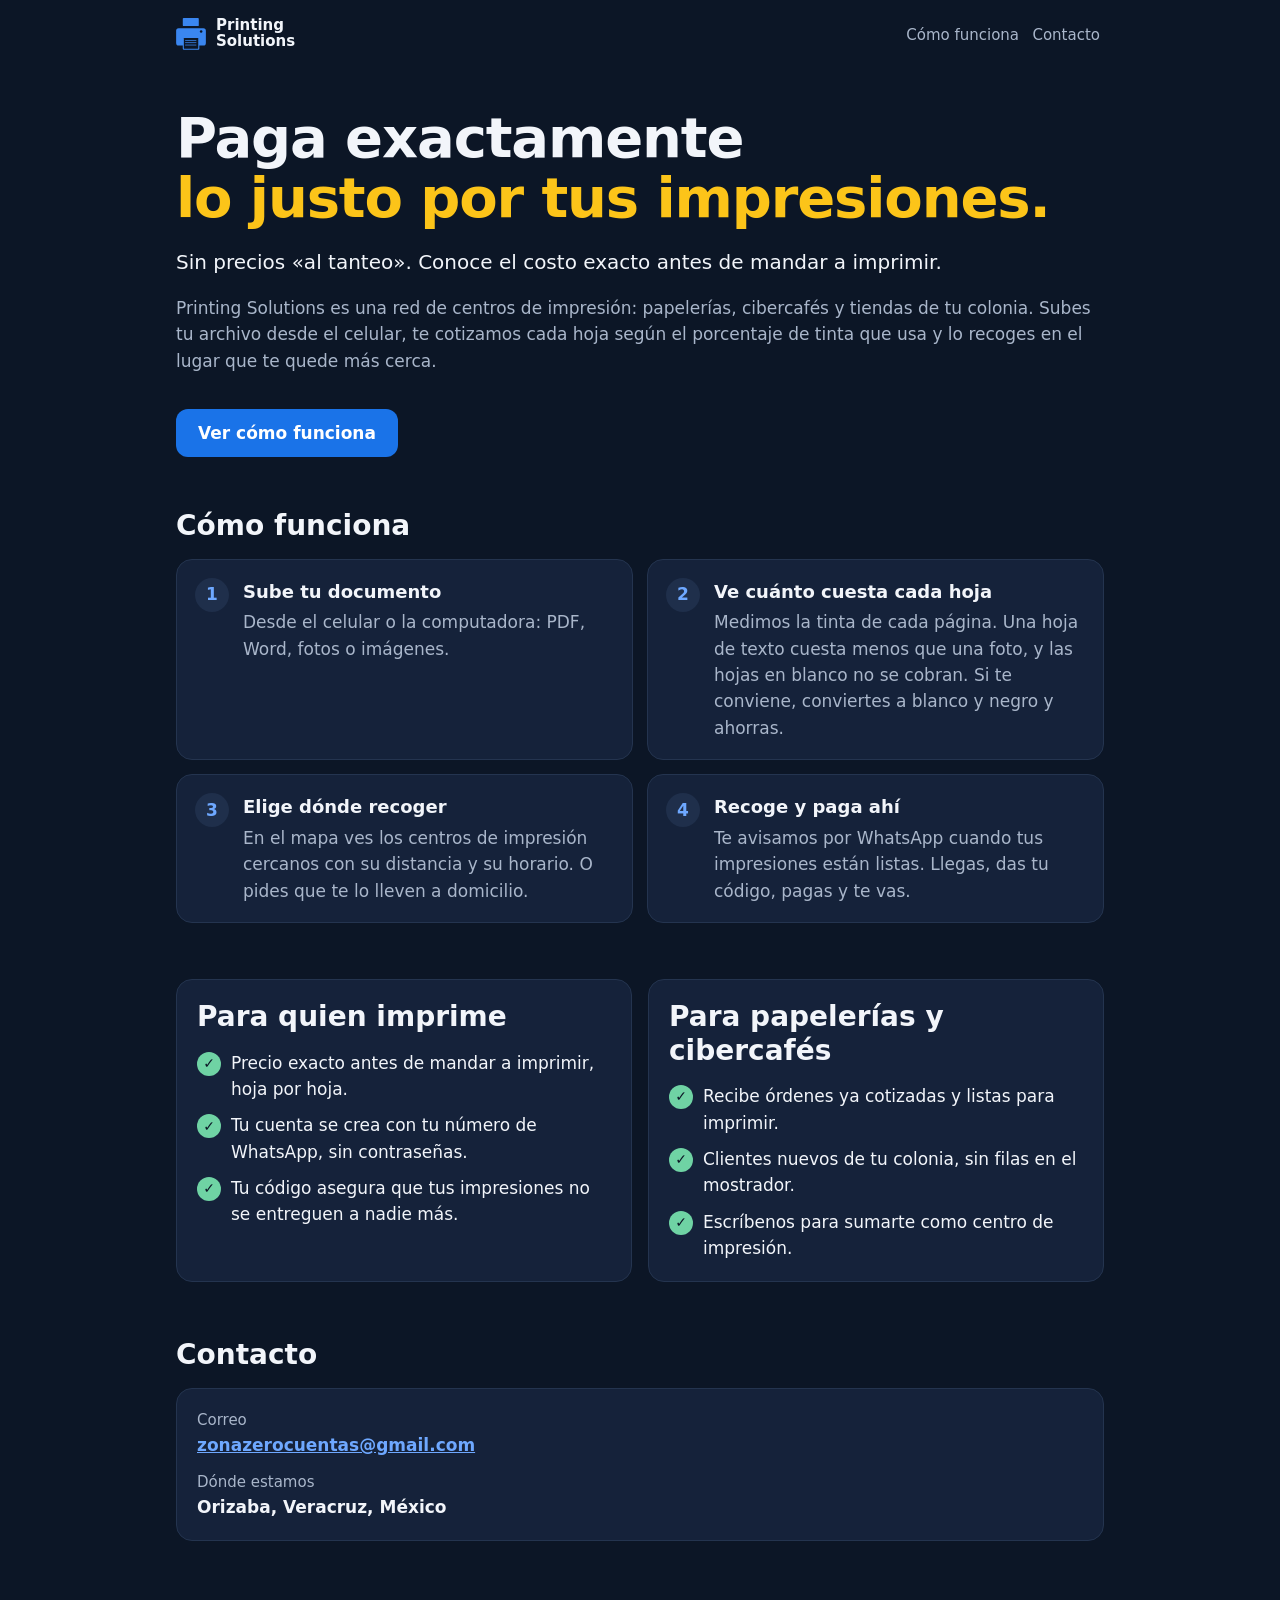
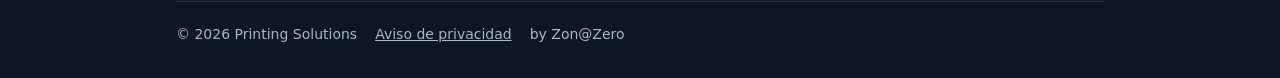
==== index.html @ 26b83e49 "feat: public site with home page and privacy notice Co-Authored-By: Claude Opus 5.5 <noreply@anthrop" ====
<!doctype html>
<html lang="es-MX">
<head>
  <meta charset="utf-8">
  <meta name="viewport" content="width=device-width, initial-scale=1">
  <title>Printing Solutions · Impresiones al precio justo</title>
  <meta name="description" content="Sube tu documento desde el celular, cotiza cada hoja según la tinta que usa y recógelo en un centro de impresión de tu colonia. Orizaba, Veracruz.">
  <meta name="theme-color" content="#0c1626">
  <link rel="icon" href="logo.svg" type="image/svg+xml">
  <link rel="stylesheet" href="estilos.css">
</head>
<body>
  <div class="envoltura">
    <header class="sitio">
      <a class="marca" href="./">
        <img src="logo.svg" alt="">
        <span>Printing<br>Solutions</span>
      </a>
      <nav aria-label="Principal">
        <a href="#como-funciona">Cómo funciona</a>
        <a href="#contacto">Contacto</a>
      </nav>
    </header>

    <main>
      <div class="portada">
        <h1>Paga exactamente <span class="amarillo">lo justo por tus impresiones.</span></h1>
        <p class="lema">Sin precios «al tanteo». Conoce el costo exacto antes de mandar a imprimir.</p>
        <p class="suave">Printing Solutions es una red de centros de impresión: papelerías, cibercafés y
          tiendas de tu colonia. Subes tu archivo desde el celular, te cotizamos cada hoja según el
          porcentaje de tinta que usa y lo recoges en el lugar que te quede más cerca.</p>
        <a class="boton" href="#como-funciona">Ver cómo funciona</a>
      </div>

      <section id="como-funciona" aria-labelledby="titulo-como">
        <h2 id="titulo-como">Cómo funciona</h2>
        <ol class="pasos">
          <li>
            <div>
              <h3>Sube tu documento</h3>
              <p>Desde el celular o la computadora: PDF, Word, fotos o imágenes.</p>
            </div>
          </li>
          <li>
            <div>
              <h3>Ve cuánto cuesta cada hoja</h3>
              <p>Medimos la tinta de cada página. Una hoja de texto cuesta menos que una foto, y las
                hojas en blanco no se cobran. Si te conviene, conviertes a blanco y negro y ahorras.</p>
            </div>
          </li>
          <li>
            <div>
              <h3>Elige dónde recoger</h3>
              <p>En el mapa ves los centros de impresión cercanos con su distancia y su horario. O
                pides que te lo lleven a domicilio.</p>
            </div>
          </li>
          <li>
            <div>
              <h3>Recoge y paga ahí</h3>
              <p>Te avisamos por WhatsApp cuando tus impresiones están listas. Llegas, das tu código,
                pagas y te vas.</p>
            </div>
          </li>
        </ol>
      </section>

      <section aria-labelledby="titulo-por-que">
        <div class="dos">
          <div class="tarjeta">
            <h2 id="titulo-por-que">Para quien imprime</h2>
            <ul class="ventajas">
              <li>Precio exacto antes de mandar a imprimir, hoja por hoja.</li>
              <li>Tu cuenta se crea con tu número de WhatsApp, sin contraseñas.</li>
              <li>Tu código asegura que tus impresiones no se entreguen a nadie más.</li>
            </ul>
          </div>
          <div class="tarjeta">
            <h2>Para papelerías y cibercafés</h2>
            <ul class="ventajas">
              <li>Recibe órdenes ya cotizadas y listas para imprimir.</li>
              <li>Clientes nuevos de tu colonia, sin filas en el mostrador.</li>
              <li>Escríbenos para sumarte como centro de impresión.</li>
            </ul>
          </div>
        </div>
      </section>

      <section id="contacto" class="contacto" aria-labelledby="titulo-contacto">
        <h2 id="titulo-contacto">Contacto</h2>
        <div class="tarjeta">
          <dl>
            <div>
              <dt>Correo</dt>
              <dd><a href="mailto:zonazerocuentas@gmail.com">zonazerocuentas@gmail.com</a></dd>
            </div>
            <div>
              <dt>Dónde estamos</dt>
              <dd>Orizaba, Veracruz, México</dd>
            </div>
          </dl>
        </div>
      </section>
    </main>

    <footer class="sitio">
      <span>© 2026 Printing Solutions</span>
      <a href="privacidad.html">Aviso de privacidad</a>
      <span>by Zon@Zero</span>
    </footer>
  </div>
</body>
</html>
---- estilos.css ----
/* La paleta azul marino de la app (modo oscuro de printing-web, globals.css). */
:root {
  --fondo: #0c1626;
  --superficie: #15223a;
  --hundido: #1f2f4b;
  --borde: #24344f;
  --tinta: #f2f5fa;
  --tinta-suave: #a9b6ca;
  --marca: #1a73e8;
  --enlace: #6ea8ff;
  --exito: #6fd3a4;
  --amarillo: #fcc419;
  --radio: 16px;
}
* { box-sizing: border-box; }
html { -webkit-text-size-adjust: 100%; }
body {
  margin: 0;
  background: var(--fondo);
  color: var(--tinta);
  font: 17px/1.55 Inter, system-ui, -apple-system, "Segoe UI", Roboto, sans-serif;
}
a { color: var(--enlace); }
.envoltura { max-width: 960px; margin: 0 auto; padding: 0 16px; }
header.sitio {
  display: flex; align-items: center; justify-content: space-between; gap: 12px;
  padding: 18px 0;
}
.marca { display: flex; align-items: center; gap: 10px; color: var(--tinta); text-decoration: none; }
.marca img { width: 30px; height: 32px; }
.marca span { font-weight: 800; line-height: 1.05; font-size: 15px; }
nav a { color: var(--tinta-suave); text-decoration: none; font-size: 15px; padding: 12px 4px; }
nav a:hover { color: var(--tinta); }

.portada { padding: 40px 0 24px; }
h1 { font-size: clamp(38px, 7vw, 56px); line-height: 1.08; letter-spacing: -0.02em; margin: 0 0 18px; }
h1 .amarillo { color: var(--amarillo); display: block; }
.lema { font-size: 20px; margin: 0 0 10px; }
.suave { color: var(--tinta-suave); }
.boton {
  display: inline-flex; align-items: center; justify-content: center; min-height: 48px;
  padding: 0 22px; border-radius: 12px; background: var(--marca); color: #fff;
  font-weight: 700; text-decoration: none; margin-top: 18px;
}

section { padding: 28px 0; }
h2 { font-size: 28px; line-height: 1.2; margin: 0 0 16px; }
h3 { font-size: 18px; margin: 0 0 4px; }
.pasos { display: grid; gap: 14px; grid-template-columns: 1fr; padding: 0; margin: 0; list-style: none; counter-reset: paso; }
.pasos li {
  background: var(--superficie); border: 1px solid var(--borde); border-radius: var(--radio);
  padding: 18px; display: flex; gap: 14px; counter-increment: paso;
}
.pasos li::before {
  content: counter(paso); flex: none; width: 34px; height: 34px; border-radius: 50%;
  background: var(--hundido); color: var(--enlace); font-weight: 800;
  display: grid; place-items: center;
}
.pasos p { margin: 0; color: var(--tinta-suave); }
.tarjeta { background: var(--superficie); border: 1px solid var(--borde); border-radius: var(--radio); padding: 20px; }
.ventajas { list-style: none; padding: 0; margin: 12px 0 0; display: grid; gap: 10px; }
.ventajas li { display: flex; gap: 10px; }
.ventajas li::before {
  content: "✓"; flex: none; width: 24px; height: 24px; border-radius: 50%;
  background: var(--exito); color: var(--fondo); font-weight: 900; font-size: 14px;
  display: grid; place-items: center; margin-top: 2px;
}
.contacto dl { margin: 0; display: grid; gap: 12px; }
.contacto dt { color: var(--tinta-suave); font-size: 15px; }
.contacto dd { margin: 0; font-weight: 600; }

footer.sitio {
  border-top: 1px solid var(--borde); margin-top: 32px; padding: 22px 0 32px;
  color: var(--tinta-suave); font-size: 14px; display: flex; flex-wrap: wrap; gap: 8px 18px;
}
footer.sitio a { color: var(--tinta-suave); }

/* El aviso de privacidad: texto largo, de lectura */
.legal { max-width: 720px; padding-bottom: 24px; }
.legal h1 { font-size: 34px; }
.legal h2 { font-size: 21px; margin-top: 30px; }
.legal li { margin-bottom: 6px; }
.pendiente { background: rgba(252, 196, 25, 0.15); color: var(--amarillo); padding: 0 4px; border-radius: 4px; }

@media (min-width: 760px) {
  .pasos { grid-template-columns: 1fr 1fr; }
  .dos { display: grid; grid-template-columns: 1fr 1fr; gap: 16px; }
}
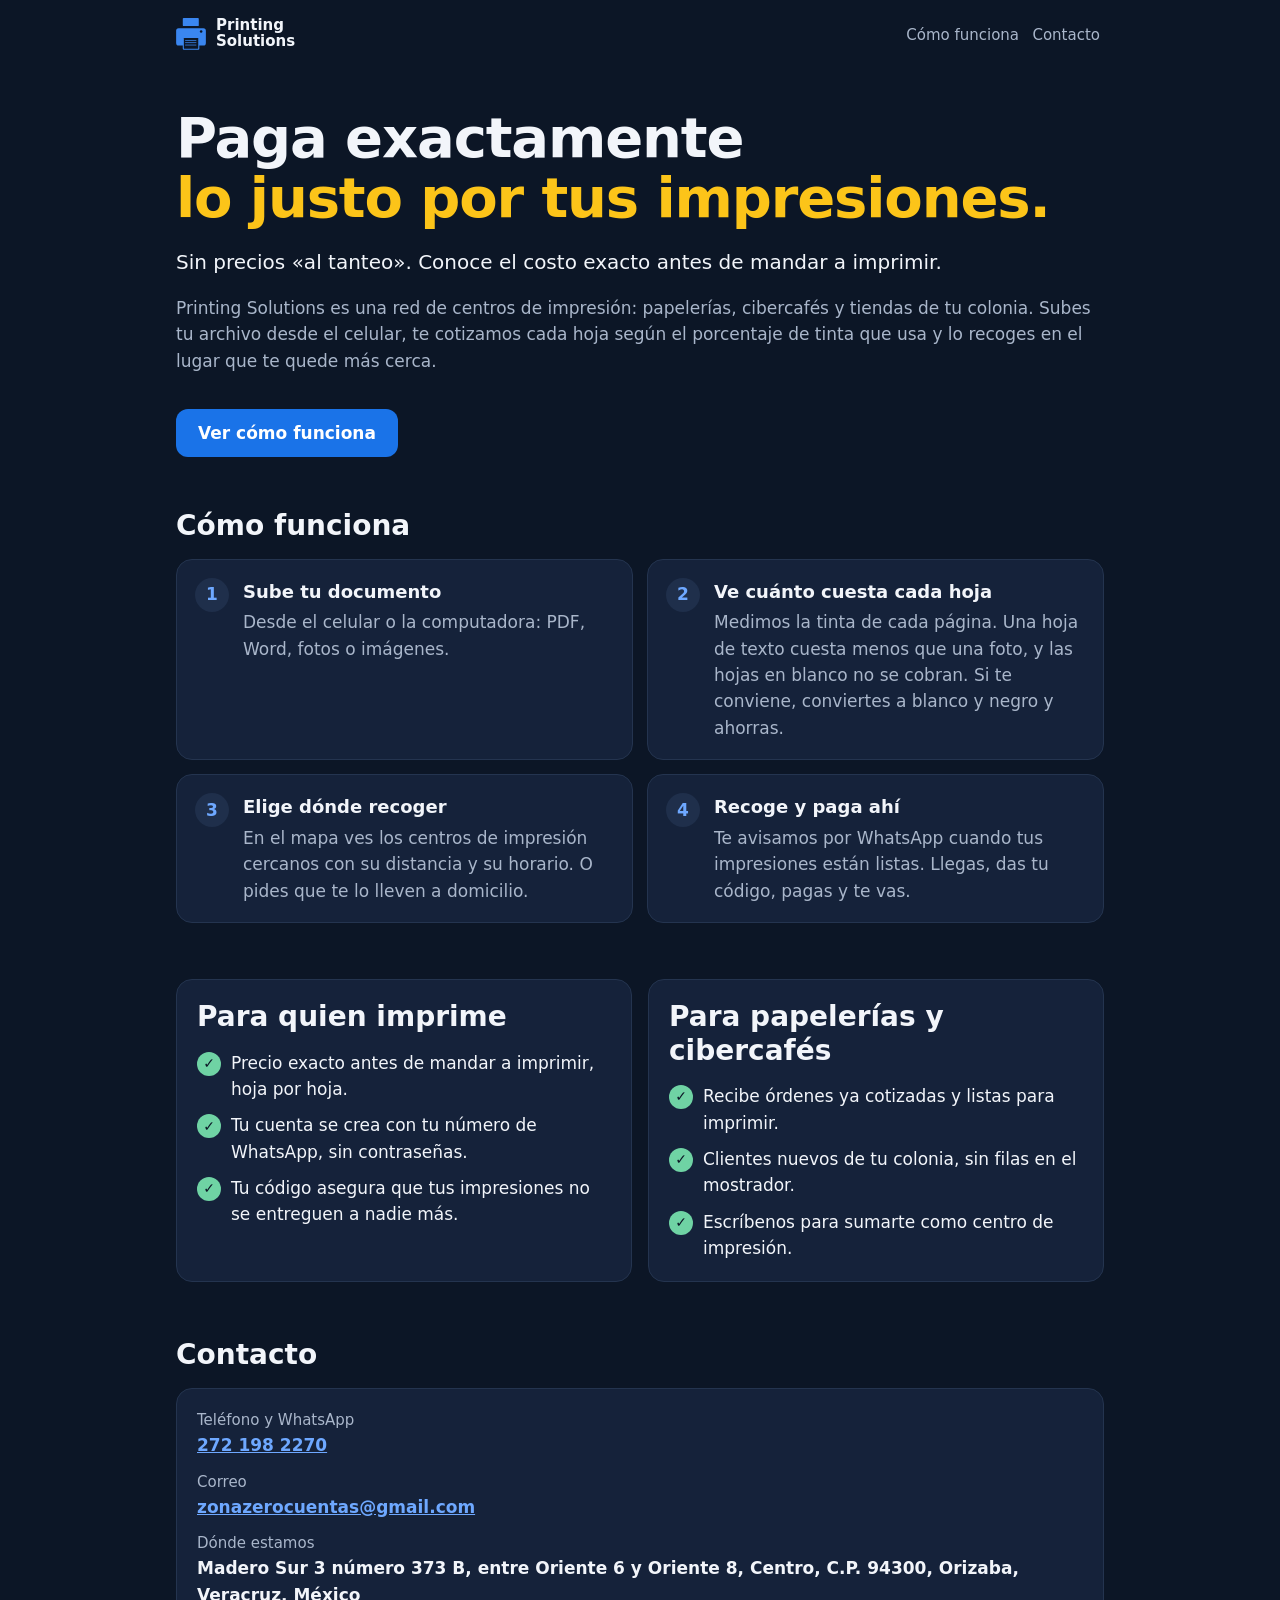
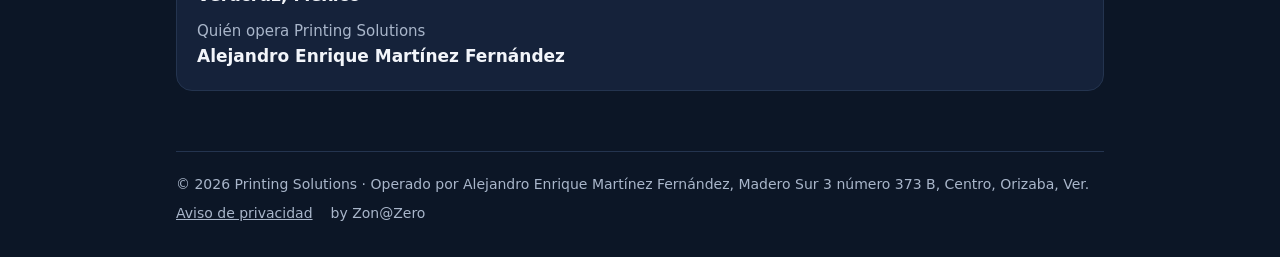
==== commit bf23f358: "feat: operator, address and phone for business verification The contact section, footer and privacy " ====
--- a/index.html
+++ b/index.html
@@ -91,12 +91,21 @@
         <div class="tarjeta">
           <dl>
             <div>
+              <dt>Teléfono y WhatsApp</dt>
+              <dd><a href="tel:+522721982270">272 198 2270</a></dd>
+            </div>
+            <div>
               <dt>Correo</dt>
               <dd><a href="mailto:zonazerocuentas@gmail.com">zonazerocuentas@gmail.com</a></dd>
             </div>
             <div>
               <dt>Dónde estamos</dt>
-              <dd>Orizaba, Veracruz, México</dd>
+              <dd>Madero Sur 3 número 373 B, entre Oriente 6 y Oriente 8, Centro, C.P. 94300,
+                Orizaba, Veracruz, México</dd>
+            </div>
+            <div>
+              <dt>Quién opera Printing Solutions</dt>
+              <dd>Alejandro Enrique Martínez Fernández</dd>
             </div>
           </dl>
         </div>
@@ -104,7 +113,8 @@
     </main>
 
     <footer class="sitio">
-      <span>© 2026 Printing Solutions</span>
+      <span>© 2026 Printing Solutions · Operado por Alejandro Enrique Martínez Fernández,
+        Madero Sur 3 número 373 B, Centro, Orizaba, Ver.</span>
       <a href="privacidad.html">Aviso de privacidad</a>
       <span>by Zon@Zero</span>
     </footer>
